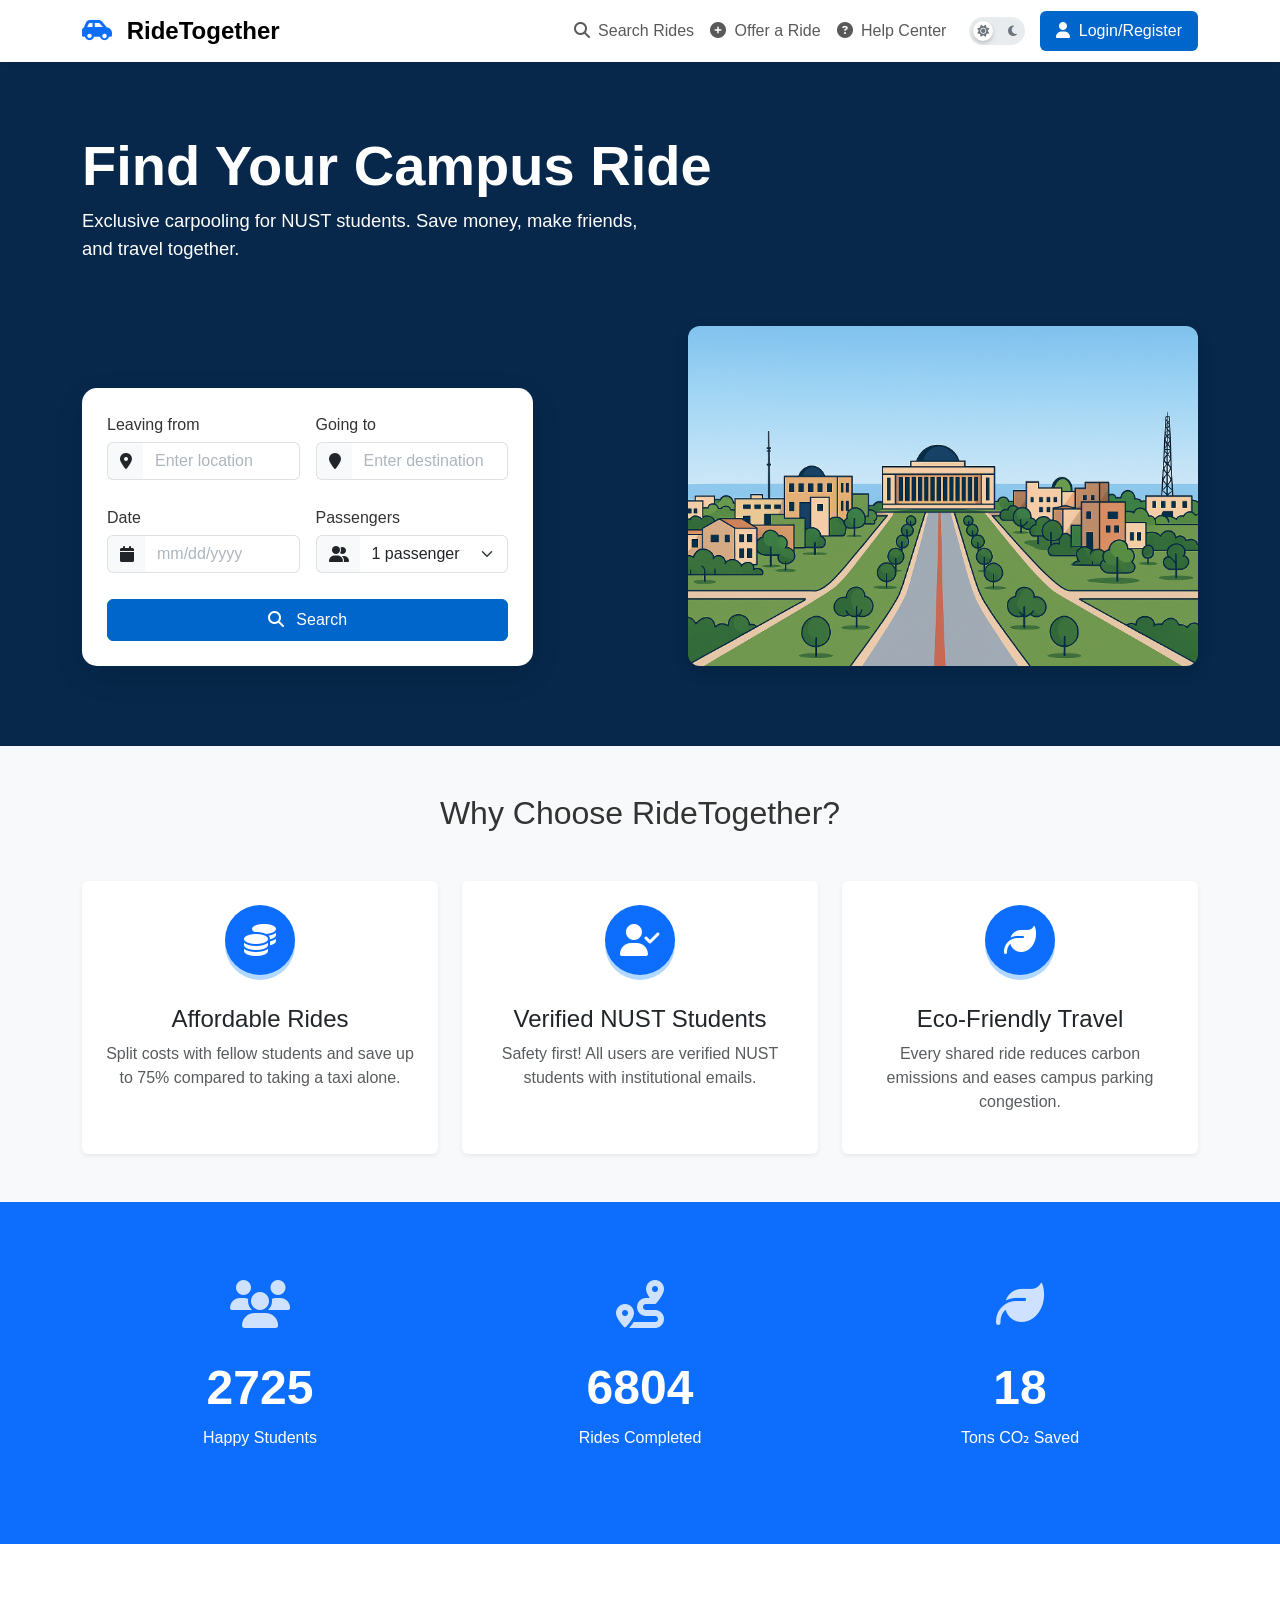
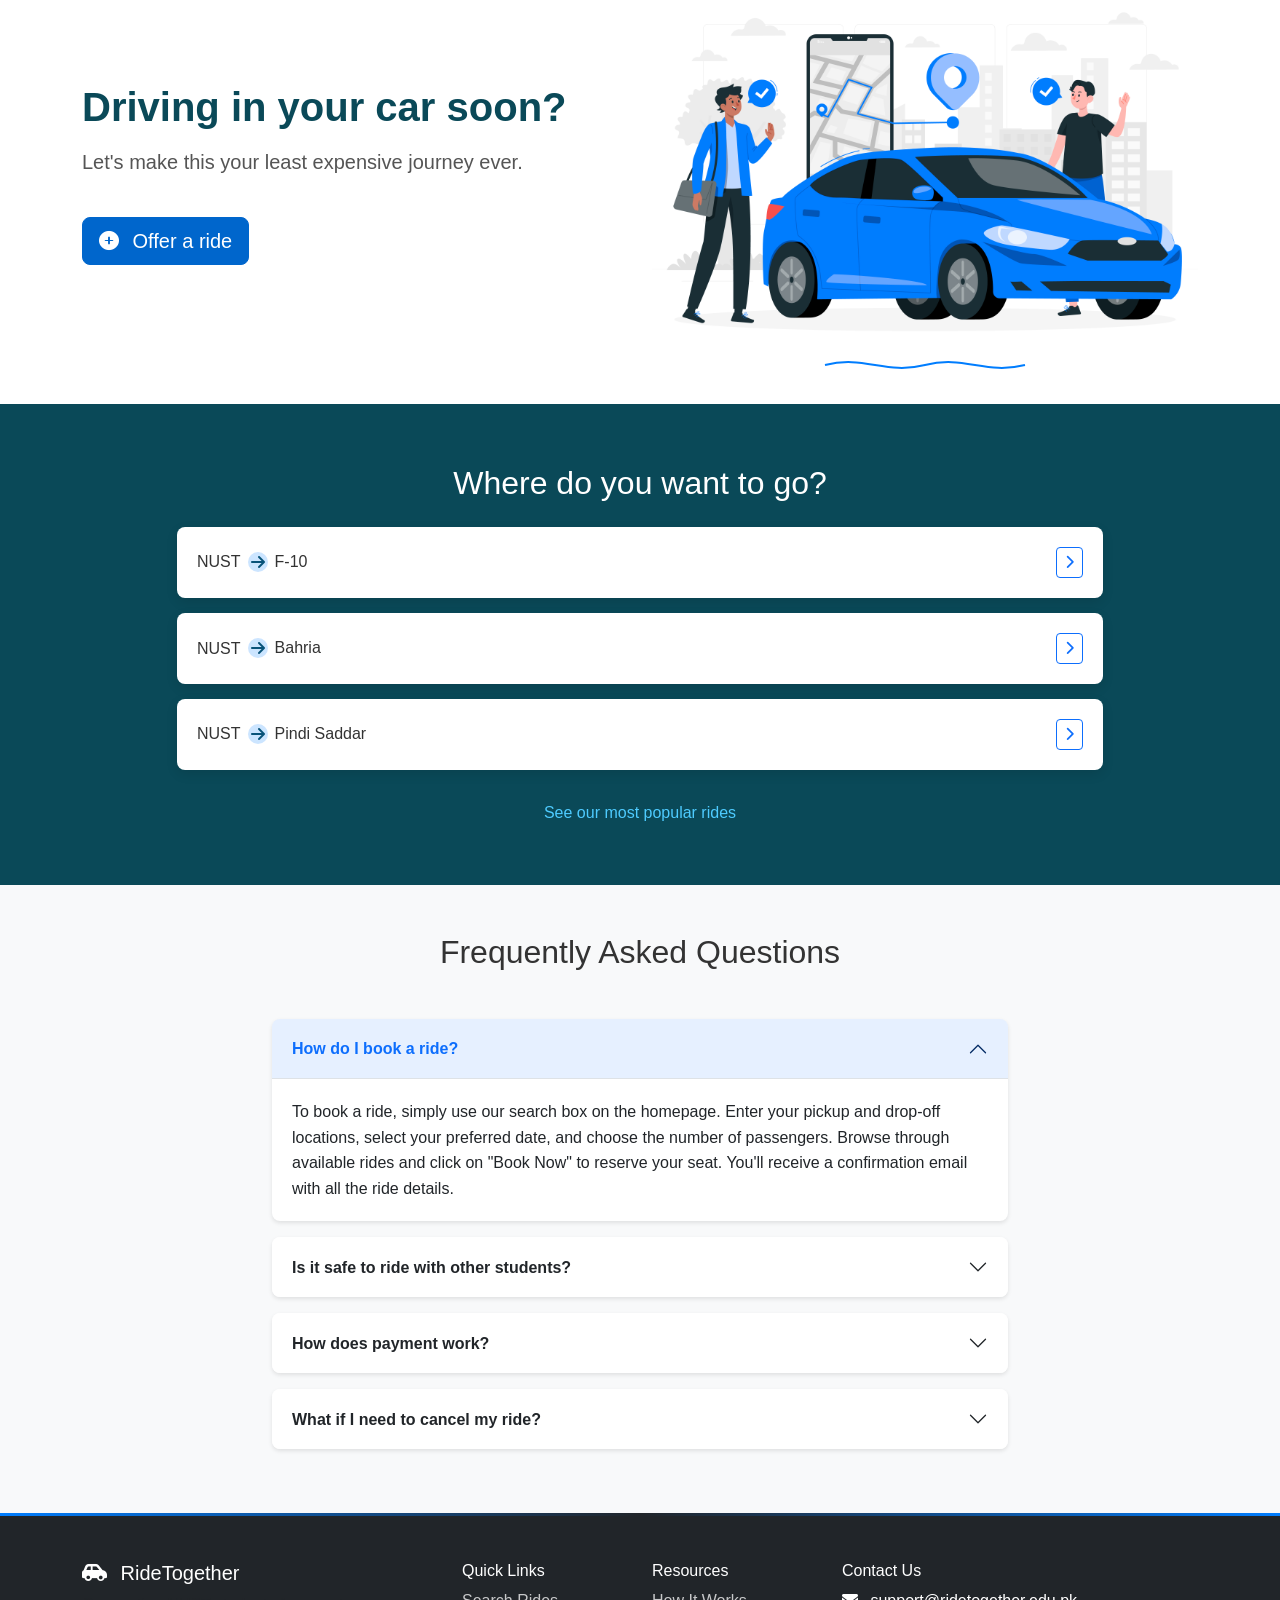
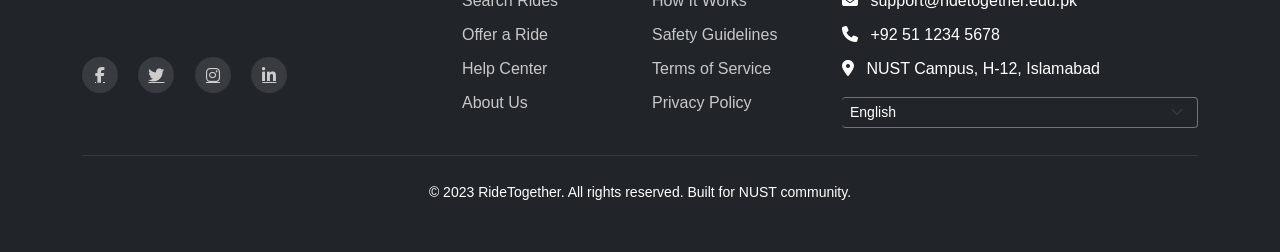
==== HTML/index.html @ 9e6446b4 "updated file structure" ====
<!DOCTYPE html>
<html lang="en">
  <head>
    <meta charset="UTF-8" />
    <meta name="viewport" content="width=device-width, initial-scale=1.0" />
    <title>RideTogether - NUST Carpooling Platform</title>
    <!-- Bootstrap CSS -->
    <link
      href="https://cdn.jsdelivr.net/npm/bootstrap@5.3.0-alpha1/dist/css/bootstrap.min.css"
      rel="stylesheet"
    />
    <!-- Font Awesome -->
    <link
      rel="stylesheet"
      href="https://cdnjs.cloudflare.com/ajax/libs/font-awesome/6.4.0/css/all.min.css"
    />
    <!-- Custom CSS -->
    <link rel="stylesheet" href="../CSS/styles.css" />
    <!-- Add AOS library and GSAP for advanced animations -->
    <link href="https://unpkg.com/aos@2.3.1/dist/aos.css" rel="stylesheet" />
    <script src="https://unpkg.com/aos@2.3.1/dist/aos.js"></script>
    <script src="https://cdnjs.cloudflare.com/ajax/libs/gsap/3.11.4/gsap.min.js"></script>
  </head>
  <body>
    <!-- Navigation Bar -->
    <nav
      class="navbar navbar-expand-lg navbar-light bg-white shadow-sm sticky-top fade-in"
    >
      <div class="container">
        <a class="navbar-brand" href="#">
          <i class="fas fa-car-side text-primary me-2"></i>
          <strong>RideTogether</strong>
        </a>
        <button
          class="navbar-toggler"
          type="button"
          data-bs-toggle="collapse"
          data-bs-target="#navbarNav"
        >
          <span class="navbar-toggler-icon"></span>
        </button>
        <div class="collapse navbar-collapse" id="navbarNav">
          <ul class="navbar-nav ms-auto align-items-center">
            <li class="nav-item">
              <a class="nav-link" href="RideSearch.html"
                ><i class="fas fa-search me-1"></i> Search Rides</a
              >
            </li>
            <li class="nav-item">
              <a class="nav-link" href="RidePosting.html"
                ><i class="fas fa-plus-circle me-1"></i> Offer a Ride</a
              >
            </li>
            <li class="nav-item">
              <a class="nav-link" href="help_center.html"
                ><i class="fas fa-question-circle me-1"></i> Help Center</a
              >
            </li>
            <li class="nav-item">
              <button id="darkModeToggle" class="btn">
                <div class="toggle-icons">
                  <i class="fas fa-sun"></i>
                  <i class="fas fa-moon"></i>
                </div>
              </button>
            </li>
            <li class="nav-item">
              <a
                class="nav-link btn btn-primary text-white px-3"
                href="login.html"
                ><i class="fas fa-user me-1"></i> Login/Register</a
              >
            </li>
          </ul>
        </div>
      </div>
    </nav>

    <!-- Updated Hero Section without scroll indicator -->
    <header class="hero-section">
      <div class="hero-parallax-bg"></div>
      <div class="container position-relative">
        <div class="row mb-4">
          <div class="col-lg-7">
            <div class="hero-content">
              <h1
                class="display-4 fw-bold text-white"
                data-aos="fade-right"
                data-aos-duration="1000"
              >
                Find Your Campus Ride
              </h1>
              <p
                class="lead text-white tagline parallax-element"
                data-speed="0.3"
                data-aos="fade-right"
                data-aos-delay="300"
              >
                Exclusive carpooling for NUST students. Save money, make
                friends, and travel together.
              </p>
            </div>
          </div>
        </div>

        <div class="row align-items-end">
          <div class="col-lg-5">
            <div class="search-box" data-aos="fade-up" data-aos-delay="600">
              <div class="row g-3">
                <div class="col-md-6">
                  <label class="form-label">Leaving from</label>
                  <div class="input-group">
                    <span class="input-group-text bg-light"
                      ><i class="fas fa-map-marker-alt"></i
                    ></span>
                    <input
                      type="text"
                      class="form-control"
                      placeholder="Enter location"
                    />
                  </div>
                </div>

                <div class="col-md-6">
                  <label class="form-label">Going to</label>
                  <div class="input-group">
                    <span class="input-group-text bg-light"
                      ><i class="fas fa-map-marker"></i
                    ></span>
                    <input
                      type="text"
                      class="form-control"
                      placeholder="Enter destination"
                    />
                  </div>
                </div>

                <div class="col-md-6">
                  <label class="form-label">Date</label>
                  <div class="input-group">
                    <span class="input-group-text bg-light"
                      ><i class="fas fa-calendar"></i
                    ></span>
                    <input
                      type="text"
                      class="form-control"
                      placeholder="mm/dd/yyyy"
                    />
                  </div>
                </div>

                <div class="col-md-6">
                  <label class="form-label">Passengers</label>
                  <div class="input-group">
                    <span class="input-group-text bg-light"
                      ><i class="fas fa-user-friends"></i
                    ></span>
                    <select class="form-select">
                      <option selected>1 passenger</option>
                      <option>2 passengers</option>
                      <option>3 passengers</option>
                      <option>4 passengers</option>
                    </select>
                  </div>
                </div>

                <div class="col-12">
                  <button class="btn btn-primary w-100 py-2" type="submit">
                    <i class="fas fa-search me-2"></i> Search
                  </button>
                </div>
              </div>
            </div>
          </div>

          <div class="col-lg-6 offset-lg-1">
            <div
              class="campus-image-container"
              data-aos="zoom-in"
              data-aos-delay="800"
            >
              <div class="floating-animation">
                <img
                  src="../images/picture1.png"
                  alt="NUST Campus"
                  class="campus-image"
                />
              </div>
            </div>
          </div>
        </div>
      </div>
    </header>

    <!-- Why Choose Us Section with Interactive Cards -->
    <section class="py-5 bg-light features-section">
      <div class="container">
        <h2 class="text-center mb-5" data-aos="fade-up">
          Why Choose RideTogether?
        </h2>

        <div class="row g-4">
          <div class="col-md-4">
            <div
              class="card h-100 border-0 shadow-sm interactive-card"
              data-aos="fade-up"
              data-aos-delay="100"
            >
              <div class="card-body text-center p-4">
                <div
                  class="feature-icon-wrapper"
                  data-aos="zoom-in"
                  data-aos-delay="300"
                >
                  <div class="feature-icon bg-primary text-white mb-3">
                    <i class="fas fa-coins fa-2x"></i>
                  </div>
                  <div class="feature-icon-ripple"></div>
                </div>
                <h4>Affordable Rides</h4>
                <p class="text-muted">
                  Split costs with fellow students and save up to 75% compared
                  to taking a taxi alone.
                </p>
              </div>
            </div>
          </div>

          <div class="col-md-4">
            <div
              class="card h-100 border-0 shadow-sm interactive-card"
              data-aos="fade-up"
              data-aos-delay="200"
            >
              <div class="card-body text-center p-4">
                <div
                  class="feature-icon-wrapper"
                  data-aos="zoom-in"
                  data-aos-delay="400"
                >
                  <div class="feature-icon bg-primary text-white mb-3">
                    <i class="fas fa-user-check fa-2x"></i>
                  </div>
                  <div class="feature-icon-ripple"></div>
                </div>
                <h4>Verified NUST Students</h4>
                <p class="text-muted">
                  Safety first! All users are verified NUST students with
                  institutional emails.
                </p>
              </div>
            </div>
          </div>

          <div class="col-md-4">
            <div
              class="card h-100 border-0 shadow-sm interactive-card"
              data-aos="fade-up"
              data-aos-delay="300"
            >
              <div class="card-body text-center p-4">
                <div
                  class="feature-icon-wrapper"
                  data-aos="zoom-in"
                  data-aos-delay="600"
                >
                  <div class="feature-icon bg-primary text-white mb-3">
                    <i class="fas fa-leaf fa-2x"></i>
                  </div>
                  <div class="feature-icon-ripple"></div>
                </div>
                <h4>Eco-Friendly Travel</h4>
                <p class="text-muted">
                  Every shared ride reduces carbon emissions and eases campus
                  parking congestion.
                </p>
              </div>
            </div>
          </div>
        </div>
      </div>
    </section>

    <!-- Added Statistics Section -->
    <section class="statistics-section py-5 bg-primary text-white">
      <div class="container">
        <div class="row text-center">
          <div class="col-md-4" data-aos="fade-up" data-aos-delay="100">
            <div class="stat-item">
              <div class="stat-icon">
                <i class="fas fa-users fa-3x mb-3"></i>
              </div>
              <h3 class="counter-value" data-count="5000">0</h3>
              <p>Happy Students</p>
            </div>
          </div>
          <div class="col-md-4" data-aos="fade-up" data-aos-delay="200">
            <div class="stat-item">
              <div class="stat-icon">
                <i class="fas fa-route fa-3x mb-3"></i>
              </div>
              <h3 class="counter-value" data-count="12500">0</h3>
              <p>Rides Completed</p>
            </div>
          </div>
          <div class="col-md-4" data-aos="fade-up" data-aos-delay="300">
            <div class="stat-item">
              <div class="stat-icon">
                <i class="fas fa-leaf fa-3x mb-3"></i>
              </div>
              <h3 class="counter-value" data-count="18">0</h3>
              <p>Tons CO₂ Saved</p>
            </div>
          </div>
        </div>
      </div>
    </section>

    <!-- Offer a Ride Section with Advanced Animation -->
    <section class="offer-ride-section py-5 bg-white">
      <div class="container">
        <div class="row align-items-center">
          <div class="col-lg-6 mb-4 mb-lg-0">
            <h2 class="driver-heading" data-aos="fade-right">
              Driving in your car soon?
            </h2>
            <p
              class="driver-subtitle"
              data-aos="fade-right"
              data-aos-delay="200"
            >
              Let's make this your least expensive journey ever.
            </p>

            <!-- Animated button with hover effect -->
            <div
              class="btn-animation-wrapper"
              data-aos="fade-up"
              data-aos-delay="400"
            >
              <a
                href="RidePosting.html"
                class="btn btn-primary btn-lg mt-3 btn-animated"
              >
                <span class="btn-text-wrapper">
                  <i class="fas fa-plus-circle me-2"></i> Offer a ride
                </span>
              </a>
            </div>
          </div>
          <div class="col-lg-6">
            <div
              class="animated-car-container"
              data-aos="fade-left"
              data-aos-delay="300"
            >
              <img
                src="../images/picture2.jpg"
                alt="People carpooling"
                class="img-fluid driver-illustration"
              />
              <div class="floating-people"></div>
              <div class="car-path">
                <svg
                  width="100%"
                  height="20"
                  viewBox="0 0 200 20"
                  class="car-path-svg"
                >
                  <path
                    class="route-path-animation"
                    d="M0,10 C40,0 60,20 100,10 C140,0 160,20 200,10"
                    fill="none"
                    stroke="#007dfe"
                    stroke-width="2"
                  ></path>
                </svg>
              </div>
            </div>
          </div>
        </div>
      </div>
    </section>

    <!-- Popular Routes Section with Animated Cards -->
    <section class="popular-routes-section">
      <div class="container">
        <h2 class="text-center mb-4" data-aos="fade-up">
          Where do you want to go?
        </h2>

        <div class="row justify-content-center">
          <div class="col-md-10">
            <div
              class="route-card route-card-animated"
              data-aos="fade-up"
              data-aos-delay="100"
            >
              <div class="route-path">
                <span>NUST</span>
                <div class="route-arrow">
                  <i class="fas fa-arrow-right arrow-icon"></i>
                  <div class="arrow-pulse"></div>
                </div>
                <span>F-10</span>
              </div>
              <a
                href="#"
                class="btn btn-sm btn-outline-primary btn-hover-effect"
              >
                <i class="fas fa-chevron-right"></i>
              </a>
            </div>

            <div
              class="route-card route-card-animated"
              data-aos="fade-up"
              data-aos-delay="200"
            >
              <div class="route-path">
                <span>NUST</span>
                <div class="route-arrow">
                  <i class="fas fa-arrow-right arrow-icon"></i>
                  <div class="arrow-pulse"></div>
                </div>
                <span>Bahria</span>
              </div>
              <a
                href="#"
                class="btn btn-sm btn-outline-primary btn-hover-effect"
              >
                <i class="fas fa-chevron-right"></i>
              </a>
            </div>

            <div
              class="route-card route-card-animated"
              data-aos="fade-up"
              data-aos-delay="300"
            >
              <div class="route-path">
                <span>NUST</span>
                <div class="route-arrow">
                  <i class="fas fa-arrow-right arrow-icon"></i>
                  <div class="arrow-pulse"></div>
                </div>
                <span>Pindi Saddar</span>
              </div>
              <a
                href="#"
                class="btn btn-sm btn-outline-primary btn-hover-effect"
              >
                <i class="fas fa-chevron-right"></i>
              </a>
            </div>

            <div
              class="text-center mt-3"
              data-aos="fade-up"
              data-aos-delay="400"
            >
              <a href="#" class="see-more-link link-hover-effect"
                >See our most popular rides</a
              >
            </div>
          </div>
        </div>
      </div>
    </section>

    <!-- FAQ Section -->
    <section class="faq-section py-5 bg-light">
      <div class="container">
        <h2 class="text-center mb-5" data-aos="fade-up">
          Frequently Asked Questions
        </h2>
        <div class="row justify-content-center">
          <div class="col-lg-8">
            <div class="accordion" id="faqAccordion">
              <!-- FAQ Item 1 -->
              <div class="accordion-item">
                <h2 class="accordion-header" id="headingOne">
                  <button
                    class="accordion-button"
                    type="button"
                    data-bs-toggle="collapse"
                    data-bs-target="#collapseOne"
                    aria-expanded="true"
                    aria-controls="collapseOne"
                  >
                    How do I book a ride?
                  </button>
                </h2>
                <div
                  id="collapseOne"
                  class="accordion-collapse collapse show"
                  aria-labelledby="headingOne"
                  data-bs-parent="#faqAccordion"
                >
                  <div class="accordion-body">
                    To book a ride, simply use our search box on the homepage.
                    Enter your pickup and drop-off locations, select your
                    preferred date, and choose the number of passengers. Browse
                    through available rides and click on "Book Now" to reserve
                    your seat. You'll receive a confirmation email with all the
                    ride details.
                  </div>
                </div>
              </div>

              <!-- FAQ Item 2 -->
              <div class="accordion-item">
                <h2 class="accordion-header" id="headingTwo">
                  <button
                    class="accordion-button collapsed"
                    type="button"
                    data-bs-toggle="collapse"
                    data-bs-target="#collapseTwo"
                    aria-expanded="false"
                    aria-controls="collapseTwo"
                  >
                    Is it safe to ride with other students?
                  </button>
                </h2>
                <div
                  id="collapseTwo"
                  class="accordion-collapse collapse"
                  aria-labelledby="headingTwo"
                  data-bs-parent="#faqAccordion"
                >
                  <div class="accordion-body">
                    Yes, safety is our top priority! All users must verify their
                    NUST email addresses to create an account. We also have a
                    rating system where both drivers and passengers can rate
                    each other after each ride. Additionally, you can view
                    driver profiles, including their ratings and previous ride
                    history before booking.
                  </div>
                </div>
              </div>

              <!-- FAQ Item 3 -->
              <div class="accordion-item">
                <h2 class="accordion-header" id="headingThree">
                  <button
                    class="accordion-button collapsed"
                    type="button"
                    data-bs-toggle="collapse"
                    data-bs-target="#collapseThree"
                    aria-expanded="false"
                    aria-controls="collapseThree"
                  >
                    How does payment work?
                  </button>
                </h2>
                <div
                  id="collapseThree"
                  class="accordion-collapse collapse"
                  aria-labelledby="headingThree"
                  data-bs-parent="#faqAccordion"
                >
                  <div class="accordion-body">
                    Payments are handled securely through our platform. When you
                    book a ride, you'll see the exact fare before confirming.
                    You can pay using various methods including credit/debit
                    cards or digital wallets. The payment is held securely and
                    released to the driver after the ride is completed.
                  </div>
                </div>
              </div>

              <!-- FAQ Item 4 -->
              <div class="accordion-item">
                <h2 class="accordion-header" id="headingFour">
                  <button
                    class="accordion-button collapsed"
                    type="button"
                    data-bs-toggle="collapse"
                    data-bs-target="#collapseFour"
                    aria-expanded="false"
                    aria-controls="collapseFour"
                  >
                    What if I need to cancel my ride?
                  </button>
                </h2>
                <div
                  id="collapseFour"
                  class="accordion-collapse collapse"
                  aria-labelledby="headingFour"
                  data-bs-parent="#faqAccordion"
                >
                  <div class="accordion-body">
                    You can cancel your ride up to 2 hours before the scheduled
                    departure time through the app or website. If you cancel
                    within the allowed timeframe, you'll receive a full refund.
                    Late cancellations may be subject to a cancellation fee as
                    per our policy.
                  </div>
                </div>
              </div>
            </div>
          </div>
        </div>
      </div>
    </section>

    <!-- Animated Footer -->
    <footer class="py-5 bg-dark text-white footer-animated">
      <div class="container">
        <div class="row g-4">
          <div class="col-lg-4">
            <h5><i class="fas fa-car-side me-2"></i> RideTogether</h5>
            <p class="text-muted">
              Connecting NUST students for smarter, affordable, and eco-friendly
              commuting.
            </p>
            <div class="social-links mt-3">
              <a href="#" class="text-white me-3"
                ><i class="fab fa-facebook-f"></i
              ></a>
              <a href="#" class="text-white me-3"
                ><i class="fab fa-twitter"></i
              ></a>
              <a href="#" class="text-white me-3"
                ><i class="fab fa-instagram"></i
              ></a>
              <a href="#" class="text-white"
                ><i class="fab fa-linkedin-in"></i
              ></a>
            </div>
          </div>

          <div class="col-lg-2 col-md-4 col-6">
            <h6>Quick Links</h6>
            <ul class="list-unstyled footer-links">
              <li><a href="index.html" class="text-white">Search Rides</a></li>
              <li><a href="#" class="text-white">Offer a Ride</a></li>
              <li>
                <a href="help_center.html" class="text-white">Help Center</a>
              </li>
              <li><a href="#" class="text-white">About Us</a></li>
            </ul>
          </div>

          <div class="col-lg-2 col-md-4 col-6">
            <h6>Resources</h6>
            <ul class="list-unstyled footer-links">
              <li><a href="#" class="text-white">How It Works</a></li>
              <li><a href="#" class="text-white">Safety Guidelines</a></li>
              <li><a href="#" class="text-white">Terms of Service</a></li>
              <li><a href="#" class="text-white">Privacy Policy</a></li>
            </ul>
          </div>

          <div class="col-lg-4 col-md-4">
            <h6>Contact Us</h6>
            <ul class="list-unstyled footer-links">
              <li class="text-white">
                <i class="fas fa-envelope me-2"></i> support@ridetogether.edu.pk
              </li>
              <li class="text-white">
                <i class="fas fa-phone me-2"></i> +92 51 1234 5678
              </li>
              <li class="text-white">
                <i class="fas fa-map-marker-alt me-2"></i> NUST Campus, H-12,
                Islamabad
              </li>
            </ul>
            <div class="mt-3">
              <select
                class="form-select form-select-sm bg-dark text-white border-secondary"
              >
                <option selected>English</option>
                <option>Urdu</option>
              </select>
            </div>
          </div>
        </div>

        <hr class="my-4 border-secondary" />

        <div class="text-center text-white">
          <small
            >&copy; 2023 RideTogether. All rights reserved. Built for NUST
            community.</small
          >
        </div>
      </div>
    </footer>

    <!-- Scroll to Top Button -->
    <div id="scrollTopBtn"></div>

    <!-- Bootstrap JS -->
    <script src="https://cdn.jsdelivr.net/npm/bootstrap@5.3.0-alpha1/dist/js/bootstrap.bundle.min.js"></script>
    <!-- Custom JS -->
    <script src="../scripts/script.js"></script>
    <!-- Scroll to Top Component -->
    <script src="../scripts/scrollToTop.js"></script>
  </body>
</html>
---- CSS/styles.css ----
/* General Styles */
:root {
    --primary: #0066CC;
    --primary-dark: #004C99;
    --primary-light: #4d84ff;
    --secondary: #6c757d;
    --light: #f8f9fa;
    --dark: #212529;
    --text-primary: #333333;
    --text-secondary: #666666;
    --text-muted: #888888;
    --border-color: #e0e0e0;
    --background-main: #ffffff;
    --background-secondary: #f8f9fa;
    --card-bg: #ffffff;
    --input-bg: #ffffff;
    --input-border: #e0e0e0;
    --input-color: #333333;
    --primary-hover: #4ecbff;
}

body {
    font-family: 'Segoe UI', Roboto, 'Helvetica Neue', Arial, sans-serif;
    color: var(--text-primary);
    background-color: var(--background-main);
}

/* Navbar */
.navbar-brand {
    font-size: 1.5rem;
}

.nav-link {
    font-weight: 500;
}

/* Updated Hero Section */
.hero-section {
    background-color: #07284b;
    padding: 70px 0 80px;
    position: relative;
    overflow: hidden;
}

.hero-content {
    margin-bottom: 40px;
}

.tagline {
    font-size: 1.15rem;
    max-width: 90%;
}

.search-box {
    background-color: white;
    border-radius: 12px;
    padding: 25px;
    box-shadow: 0 5px 15px rgba(0, 0, 0, 0.1);
}

/* Align items at the bottom */
.align-items-end {
    display: flex;
    align-items: flex-end;
}

.campus-image-container {
    display: flex;
    justify-content: flex-end;
}

.campus-image {
    width: 100%;
    border-radius: 12px;
    box-shadow: 0 5px 15px rgba(0, 0, 0, 0.15);
    max-height: 340px;
    object-fit: cover;
    animation: fadeIn 0.8s ease-in-out;
}

@keyframes fadeIn {
    from {
        opacity: 0;
        transform: translateY(20px);
    }
    to {
        opacity: 1;
        transform: translateY(0);
    }
}

/* Form styling to match reference */
.form-label {
    font-weight: 500;
    margin-bottom: 5px;
}

.input-group {
    margin-bottom: 10px;
}

.input-group-text {
    background-color: #f8f9fa;
    border-right: none;
}

.form-control, .form-select {
    border-left: none;
}

.form-control::placeholder {
    color: #adb5bd;
}

/* Responsive adjustments */
@media (max-width: 991px) {
    .align-items-end {
        flex-direction: column;
    }
    
    .campus-image-container {
        margin-top: 30px;
        justify-content: center;
    }
    
    .hero-content {
        text-align: center;
    }
    
    .tagline {
        max-width: 100%;
        margin: 0 auto;
    }
}

/* Feature Icons */
.feature-icon {
    width: 70px;
    height: 70px;
    border-radius: 50%;
    display: flex;
    align-items: center;
    justify-content: center;
    margin: 0 auto;
}

/* Styles for the new Offer a Ride section */
.offer-ride-section {
    padding: 70px 0;
    background-color: #fff;
}

.driver-heading {
    color: #0a4958;
    font-size: 2.5rem;
    font-weight: 700;
    margin-bottom: 1rem;
}

.driver-subtitle {
    color: #555;
    font-size: 1.25rem;
    margin-bottom: 1.5rem;
}

.driver-illustration {
    max-width: 100%;
    border-radius: 10px;
}

/* Updated styles for Popular Routes section */
.popular-routes-section {
    background-color: #0a4958;
    color: white;
    padding: 60px 0;
}

.route-card {
    background-color: white;
    border-radius: 8px;
    padding: 20px;
    box-shadow: 0 4px 12px rgba(0, 0, 0, 0.1);
    display: flex;
    align-items: center;
    justify-content: space-between;
    margin-bottom: 15px;
    transition: transform 0.3s ease;
}

.route-card:hover {
    transform: translateY(-3px);
    box-shadow: 0 6px 16px rgba(0, 0, 0, 0.15);
}

.route-path {
    display: flex;
    align-items: center;
    color: #333;
    font-weight: 500;
}

.arrow-icon {
    color: #0a4958;
    margin: 0 10px;
}

.see-more-link {
    color: #4ecbff;
    text-decoration: none;
    display: inline-block;
    margin-top: 15px;
    font-weight: 500;
}

.see-more-link:hover {
    color: white;
    text-decoration: underline;
}

/* Remove previous styling for route cards that conflicts */
.bg-dark-subtle {
    background-color: transparent;
}

/* Footer */
.footer-links li {
    margin-bottom: 10px;
}

.footer-links a {
    text-decoration: none;
    transition: color 0.2s ease;
    color: rgba(255, 255, 255, 0.75) !important;
}

.footer-links a:hover {
    color: var(--primary-hover) !important;
}

.social-links a {
    display: inline-flex;
    align-items: center;
    justify-content: center;
    width: 36px;
    height: 36px;
    border-radius: 50%;
    background-color: rgba(255, 255, 255, 0.1);
    transition: all 0.3s ease;
    color: rgba(255, 255, 255, 0.75) !important;
}

.social-links a:hover {
    background-color: var(--primary);
    transform: translateY(-3px);
    color: white !important;
}

/* Dark theme for Popular Routes */
.bg-dark-subtle {
    background-color: #2c3e50;
}

/* Custom button styling */
.btn-primary {
    background-color: var(--primary);
    border-color: var(--primary);
}

.btn-primary:hover, .btn-primary:focus {
    background-color: var(--primary-dark);
    border-color: var(--primary-dark);
}

/* Card hover effects */
.card {
    transition: transform 0.3s ease, box-shadow 0.3s ease;
}

.card:hover {
    transform: translateY(-5px);
    box-shadow: 0 10px 20px rgba(0, 0, 0, 0.1) !important;
}

/* Updated styles for Offer a Ride section */
.ride-card {
    background-color: white;
    border-radius: 8px;
    padding: 20px;
    box-shadow: 0 4px 12px rgba(0, 0, 0, 0.1);
    display: flex;
    align-items: center;
    justify-content: space-between;
    margin-bottom: 15px;
    transition: transform 0.3s ease;
}

.ride-card:hover {
    transform: translateY(-3px);
    box-shadow: 0 6px 16px rgba(0, 0, 0, 0.15);
}

.ride-route {
    display: flex;
    align-items: center;
    color: #333;
    font-weight: 500;
}

.arrow-icon {
    color: #0a4958;
    margin: 0 10px;
}

.see-more-link {
    color: #4ecbff;
    text-decoration: none;
    display: inline-block;
    margin-top: 15px;
    font-weight: 500;
}

.see-more-link:hover {
    color: white;
    text-decoration: underline;
}

/* Animation utilities */
.fade-in {
    opacity: 0;
    animation: fadeIn 1s forwards;
}

.fade-in-up {
    opacity: 0;
    transform: translateY(30px);
    animation: fadeInUp 1s forwards;
}

.fade-in-right {
    opacity: 0;
    transform: translateX(-30px);
    animation: fadeInRight 1s forwards;
}

.fade-in-left {
    opacity: 0;
    transform: translateX(30px);
    animation: fadeInLeft 1s forwards;
}

.zoom-in {
    opacity: 0;
    transform: scale(0.9);
    animation: zoomIn 1s forwards;
}

/* Animation delay classes */
.delay-100 { animation-delay: 0.1s; }
.delay-200 { animation-delay: 0.2s; }
.delay-300 { animation-delay: 0.3s; }
.delay-400 { animation-delay: 0.4s; }
.delay-500 { animation-delay: 0.5s; }
.delay-600 { animation-delay: 0.6s; }
.delay-700 { animation-delay: 0.7s; }
.delay-800 { animation-delay: 0.8s; }

/* Animation keyframes */
@keyframes fadeIn {
    from { opacity: 0; }
    to { opacity: 1; }
}

@keyframes fadeInUp {
    from {
        opacity: 0;
        transform: translateY(30px);
    }
    to {
        opacity: 1;
        transform: translateY(0);
    }
}

@keyframes fadeInRight {
    from {
        opacity: 0;
        transform: translateX(-30px);
    }
    to {
        opacity: 1;
        transform: translateX(0);
    }
}

@keyframes fadeInLeft {
    from {
        opacity: 0;
        transform: translateX(30px);
    }
    to {
        opacity: 1;
        transform: translateX(0);
    }
}

@keyframes zoomIn {
    from {
        opacity: 0;
        transform: scale(0.9);
    }
    to {
        opacity: 1;
        transform: scale(1);
    }
}

/* Add animation trigger on scroll */
.animate-on-scroll {
    opacity: 0;
}

/* Section-specific animations */
.hero-section h1 {
    animation: fadeInRight 1s forwards;
}

.hero-section .tagline {
    animation: fadeInRight 1s 0.3s forwards;
    opacity: 0;
}

.hero-section .search-box {
    animation: fadeIn 1s 0.5s forwards;
    opacity: 0;
}

.hero-section .campus-image {
    animation: fadeInLeft 1s 0.5s forwards;
    opacity: 0;
}

.feature-icon {
    animation: zoomIn 0.6s forwards;
    opacity: 0;
}

.offer-ride-section .driver-heading {
    animation: fadeInRight 1s forwards;
    opacity: 0;
}

.offer-ride-section .driver-subtitle {
    animation: fadeInRight 1s 0.2s forwards;
    opacity: 0;
}

.offer-ride-section .btn-primary {
    animation: fadeInRight 1s 0.4s forwards;
    opacity: 0;
}

.offer-ride-section .driver-illustration {
    animation: fadeInLeft 1s 0.3s forwards;
    opacity: 0;
}

.route-card {
    transition: transform 0.3s ease, box-shadow 0.3s ease;
}

.route-card:hover {
    transform: translateY(-5px);
    box-shadow: 0 15px 30px rgba(0, 0, 0, 0.15);
}

.card {
    transition: transform 0.3s ease, box-shadow 0.3s ease;
}

.card:hover {
    transform: translateY(-5px);
    box-shadow: 0 10px 25px rgba(0, 0, 0, 0.1);
}

/* Advanced Animation Styles */

/* Hero Parallax Effect */
.hero-section {
    position: relative;
    overflow: hidden;
}

.hero-parallax-bg {
    position: absolute;
    top: 0;
    left: 0;
    width: 100%;
    height: 100%;
    background: linear-gradient(45deg, rgba(5, 30, 60, 0.9), rgba(7, 40, 100, 0.8));
    z-index: -1;
}

.parallax-element {
    will-change: transform;
    transition: transform 0.1s linear;
}

/* Floating Animation */
.floating-animation {
    animation: float 6s ease-in-out infinite;
}

@keyframes float {
    0% { transform: translateY(0px); }
    50% { transform: translateY(-15px); }
    100% { transform: translateY(0px); }
}

/* Interactive Feature Cards */
.interactive-card {
    transition: transform 0.5s cubic-bezier(0.175, 0.885, 0.32, 1.275);
    will-change: transform;
    transform-style: preserve-3d;
    background: white;
}

.feature-icon-wrapper {
    position: relative;
    margin: 0 auto 20px;
    width: 80px;
    height: 80px;
}

.feature-icon {
    position: relative;
    z-index: 2;
    width: 70px;
    height: 70px;
    border-radius: 50%;
    display: flex;
    align-items: center;
    justify-content: center;
    margin: 0 auto;
    background-color: #007dfe;
}

.feature-icon-ripple {
    position: absolute;
    top: 50%;
    left: 50%;
    transform: translate(-50%, -50%);
    width: 70px;
    height: 70px;
    border-radius: 50%;
    background: rgba(0, 125, 254, 0.3);
    z-index: 1;
    animation: ripple 2s infinite;
}

@keyframes ripple {
    0% { width: 70px; height: 70px; opacity: 0.3; }
    100% { width: 120px; height: 120px; opacity: 0; }
}

/* Statistics Counter */
.stat-item {
    padding: 30px 15px;
    transition: transform 0.3s ease;
}

.stat-item:hover {
    transform: translateY(-10px);
}

.stat-icon {
    margin-bottom: 15px;
    opacity: 0.8;
}

.counter-value {
    font-size: 3rem;
    font-weight: 700;
    margin-bottom: 10px;
}

/* Animated Button */
.btn-animated {
    position: relative;
    overflow: hidden;
    transition: all 0.3s ease;
}

.btn-animated:before {
    content: '';
    position: absolute;
    top: 0;
    left: -100%;
    width: 100%;
    height: 100%;
    background: linear-gradient(90deg, transparent, rgba(255,255,255,0.2), transparent);
    transition: all 0.6s ease;
}

.btn-animated:hover:before {
    left: 100%;
}

.btn-text-wrapper {
    position: relative;
    z-index: 1;
}

/* Car Path Animation */
.animated-car-container {
    position: relative;
}

.car-path {
    position: absolute;
    bottom: -20px;
    left: 0;
    width: 100%;
}

.route-path-animation {
    stroke-dasharray: 1000;
    stroke-dashoffset: 1000;
}

/* Route Cards with Animation */
.route-card-animated {
    transition: all 0.3s ease;
    position: relative;
    overflow: hidden;
}

.route-card-animated:before {
    content: '';
    position: absolute;
    top: 0;
    left: 0;
    width: 100%;
    height: 4px;
    background: linear-gradient(90deg, #007dfe, #00c6ff);
    transform: translateX(-100%);
    transition: transform 0.5s ease;
}

.route-card-animated:hover:before {
    transform: translateX(0);
}

.route-arrow {
    position: relative;
    display: inline-flex;
    align-items: center;
    justify-content: center;
}

.arrow-pulse {
    position: absolute;
    width: 20px;
    height: 20px;
    border-radius: 50%;
    background: rgba(0, 125, 254, 0.2);
    animation: pulse 2s infinite;
}

@keyframes pulse {
    0% { transform: scale(1); opacity: 0.5; }
    70% { transform: scale(1.5); opacity: 0; }
    100% { transform: scale(1); opacity: 0; }
}

.btn-hover-effect {
    transition: all 0.3s ease;
    overflow: hidden;
}

.btn-hover-effect:hover {
    background-color: #007dfe;
    color: white;
    box-shadow: 0 5px 15px rgba(0, 125, 254, 0.3);
}

.link-hover-effect {
    position: relative;
    display: inline-block;
}

.link-hover-effect:after {
    content: '';
    position: absolute;
    width: 100%;
    height: 2px;
    bottom: -3px;
    left: 0;
    background-color: #4ecbff;
    transform: scaleX(0);
    transform-origin: bottom right;
    transition: transform 0.3s ease;
}

.link-hover-effect:hover:after {
    transform: scaleX(1);
    transform-origin: bottom left;
}

/* Flip Cards */
.flip-card {
    perspective: 1000px;
    height: 100%;
    min-height: 250px;
    margin-bottom: 30px;
}

.flip-card-inner {
    position: relative;
    width: 100%;
    height: 100%;
    transition: transform 0.8s;
    transform-style: preserve-3d;
}

.flip-card:hover .flip-card-inner {
    transform: rotateY(180deg);
}

.flip-card-front, .flip-card-back {
    position: absolute;
    width: 100%;
    height: 100%;
    -webkit-backface-visibility: hidden;
    backface-visibility: hidden;
    border-radius: 12px;
    overflow: hidden;
}

.flip-card-front {
    background-color: white;
}

.flip-card-back {
    background-color: white;
    transform: rotateY(180deg);
    height: 280px;
}

.flip-card:hover {
    height: 280px;
    transition: height 0.8s;
}

.flip-card .card-title {
    font-size: 1.1rem;
    font-weight: 600;
    margin-bottom: 10px;
}

/* Pulse Animation */
.pulse-animation {
    animation: pulse-btn 2s infinite;
}

@keyframes pulse-btn {
    0% { box-shadow: 0 0 0 0 rgba(0, 125, 254, 0.7); }
    70% { box-shadow: 0 0 0 15px rgba(0, 125, 254, 0); }
    100% { box-shadow: 0 0 0 0 rgba(0, 125, 254, 0); }
}

/* Footer Animation */
.footer-animated {
    position: relative;
    overflow: hidden;
}

.footer-animated:before {
    content: '';
    position: absolute;
    top: 0;
    left: 0;
    width: 100%;
    height: 3px;
    background: linear-gradient(90deg, #007dfe, transparent, #007dfe);
    animation: shimmer 3s infinite linear;
}

@keyframes shimmer {
    0% { transform: translateX(-100%); }
    100% { transform: translateX(100%); }
}

/* Search Rides Page Specific Styles */

/* Route path styling */
.route-path {
    position: relative;
}

.route-line {
    height: 30px;
    width: 2px;
    background-color: #ddd;
    margin: 5px auto;
}

/* Card hover effect for ride listings */
.ride-card-animated {
    transition: all 0.3s cubic-bezier(0.165, 0.84, 0.44, 1);
    position: relative;
}

.ride-card-animated:hover {
    transform: translateY(-5px);
    box-shadow: 0 15px 30px rgba(0, 0, 0, 0.1);
}

.ride-card-animated:before {
    content: '';
    position: absolute;
    top: 0;
    left: 0;
    width: 100%;
    height: 4px;
    background: linear-gradient(90deg, var(--primary), #4ecbff);
    transform: scaleX(0);
    transform-origin: left;
    transition: transform 0.4s ease;
}

.ride-card-animated:hover:before {
    transform: scaleX(1);
}

/* Search box enhancements */
.search-box {
    box-shadow: 0 10px 30px rgba(0, 0, 0, 0.1);
    border-radius: 15px;
    transition: box-shadow 0.3s ease;
}

.search-box:hover {
    box-shadow: 0 15px 40px rgba(0, 0, 0, 0.15);
}

/* Input focus states */
.form-control:focus, .form-select:focus {
    border-color: var(--primary);
    box-shadow: 0 0 0 0.25rem rgba(0, 102, 204, 0.25);
}

/* Button animations */
.btn-primary {
    position: relative;
    overflow: hidden;
    transition: all 0.3s ease;
}

.btn-primary:after {
    content: '';
    position: absolute;
    top: 0;
    left: -100%;
    width: 100%;
    height: 100%;
    background: linear-gradient(90deg, transparent, rgba(255,255,255,0.2), transparent);
    transition: all 0.5s ease;
}

.btn-primary:hover:after {
    left: 100%;
}

/* Filter button pulse animation */
@keyframes pulse-btn {
    0% { box-shadow: 0 0 0 0 rgba(0, 102, 204, 0.7); }
    70% { box-shadow: 0 0 0 10px rgba(0, 102, 204, 0); }
    100% { box-shadow: 0 0 0 0 rgba(0, 102, 204, 0); }
}

.pulse-animation {
    animation: pulse-btn 2s infinite;
}

/* Rating stars styling */
.fa-star, .fa-star-half-alt {
    color: #ffc107;
}

/* Badge styling */
.badge {
    font-weight: 500;
    padding: 0.4em 0.6em;
}

/* Responsive card styling for mobile */
@media (max-width: 767.98px) {
    .ride-card-animated .card-body {
        padding: 1rem;
    }
    
    .ride-card-animated .col-md-4 {
        border-top: 1px solid #eee;
        margin-top: 1rem;
        padding-top: 1rem;
    }
    
    .ride-card-animated .text-md-end {
        text-align: left !important;
    }
}

/* Enhancing the no results section */
#no-results {
    background-color: #f8f9fa;
    border-radius: 10px;
    padding: 3rem 1rem;
    box-shadow: inset 0 0 10px rgba(0, 0, 0, 0.05);
}

#no-results i {
    opacity: 0.3;
    margin-bottom: 1rem;
}

/* Additional animations */
.fade-in-up {
    animation: fadeInUp 0.6s forwards;
}

@keyframes fadeInUp {
    from {
        opacity: 0;
        transform: translateY(20px);
    }
    to {
        opacity: 1;
        transform: translateY(0);
    }
}

/* Enhance filter dropdown */
.dropdown-menu {
    border: none;
    box-shadow: 0 5px 15px rgba(0, 0, 0, 0.1);
    border-radius: 8px;
}

.dropdown-item {
    padding: 0.5rem 1rem;
    transition: all 0.2s ease;
}

.dropdown-item:hover {
    background-color: #f0f7ff;
    padding-left: 1.2rem;
}

/* Add vehicle icons with background */
.vehicle-icon {
    display: inline-flex;
    align-items: center;
    justify-content: center;
    width: 28px;
    height: 28px;
    border-radius: 50%;
    background-color: rgba(0, 102, 204, 0.1);
    margin-right: 0.5rem;
    color: var(--primary);
}

/* Styling preference icons */
.preference-item {
    display: inline-flex;
    align-items: center;
    padding: 0.25rem 0.5rem;
    background-color: #f8f9fa;
    border-radius: 4px;
    margin-right: 0.5rem;
    margin-bottom: 0.5rem;
    font-size: 0.875rem;
}
/* Contact Form Styles */
.contact-form-section {
    background-color: var(--light);
}

#contactForm .form-control,
#contactForm .form-select {
    border: 1px solid #dee2e6;
    padding: 0.75rem 1rem;
    font-size: 0.95rem;
    transition: all 0.2s ease;
}

#contactForm .form-control:focus,
#contactForm .form-select:focus {
    border-color: var(--primary);
    box-shadow: 0 0 0 0.2rem rgba(0, 102, 204, 0.15);
}

#contactForm .form-label {
    font-weight: 500;
    color: var(--dark);
    margin-bottom: 0.5rem;
}

#contactForm textarea.form-control {
    resize: vertical;
    min-height: 120px;
}

#contactForm .btn-primary {
    padding: 0.75rem 2rem;
    font-weight: 500;
    text-transform: uppercase;
    letter-spacing: 0.5px;
}

#contactForm .btn-primary:hover {
    background-color: var(--primary-dark);
    transform: translateY(-2px);
    box-shadow: 0 4px 12px rgba(0, 102, 204, 0.15);
}

/* Dark Mode Styles */
[data-theme="dark"] {
    --primary: #4d84ff;
    --primary-dark: #3366cc;
    --primary-light: #66a3ff;
    --secondary: #6c757d;
    --light: #1a1a1a;
    --dark: #ffffff;
    --text-primary: #ffffff;
    --text-secondary: #cccccc;
    --text-muted: #888888;
    --border-color: #2d2d2d;
    --background-main: #121212;
    --background-secondary: #1a1a1a;
    --card-bg: #1e1e1e;
    --input-bg: #1a1a1a;
    --input-border: #2d2d2d;
    --input-color: #ffffff;
    --primary-hover: #66a3ff;
}

[data-theme="dark"] .navbar {
    background-color: #121212 !important;
    border-bottom: 1px solid var(--border-color);
}

[data-theme="dark"] .nav-link {
    color: var(--text-primary) !important;
}

[data-theme="dark"] .nav-link:hover {
    color: var(--primary) !important;
}

[data-theme="dark"] .card {
    background-color: var(--card-bg);
    border-color: var(--border-color);
    color: var(--text-primary);
}

[data-theme="dark"] .form-control,
[data-theme="dark"] .form-select,
[data-theme="dark"] .input-group-text {
    background-color: var(--input-bg);
    border-color: var(--input-border);
    color: var(--input-color);
}

[data-theme="dark"] .form-control::placeholder {
    color: var(--text-muted);
}

[data-theme="dark"] .form-control:focus,
[data-theme="dark"] .form-select:focus {
    background-color: var(--input-bg);
    border-color: var(--primary);
    color: var(--input-color);
}

[data-theme="dark"] .input-group-text {
    background-color: var(--background-secondary);
    color: var(--text-primary);
    border-color: var(--input-border);
}

[data-theme="dark"] .text-muted {
    color: var(--text-muted) !important;
}

[data-theme="dark"] h1, 
[data-theme="dark"] h2, 
[data-theme="dark"] h3, 
[data-theme="dark"] h4, 
[data-theme="dark"] h5, 
[data-theme="dark"] h6,
[data-theme="dark"] p {
    color: var(--text-primary);
}

[data-theme="dark"] .text-dark {
    color: var(--text-primary) !important;
}

[data-theme="dark"] .bg-light {
    background-color: var(--background-secondary) !important;
}

[data-theme="dark"] .bg-white {
    background-color: var(--background-main) !important;
    color: var(--text-primary);
}

[data-theme="dark"] .hero-section {
    background-color: #07284b;
}

[data-theme="dark"] .search-box {
    background-color: var(--card-bg);
    color: var(--text-primary);
}

[data-theme="dark"] .footer {
    background-color: var(--background-main);
    border-top: 1px solid var(--border-color);
}

[data-theme="dark"] .footer-links a {
    color: var(--text-secondary) !important;
}

[data-theme="dark"] .footer-links a:hover {
    color: var(--primary) !important;
}

[data-theme="dark"] .route-card {
    background-color: var(--card-bg);
    color: var(--text-primary);
}

[data-theme="dark"] .route-path {
    color: var(--text-primary);
}

[data-theme="dark"] .preference-item {
    background-color: var(--background-secondary);
    color: var(--text-primary);
}

[data-theme="dark"] .accordion-item {
    background-color: var(--card-bg);
    border-color: var(--border-color);
}

[data-theme="dark"] .accordion-button {
    background-color: var(--card-bg);
    color: var(--text-primary);
}

[data-theme="dark"] .accordion-button:not(.collapsed) {
    background-color: var(--background-secondary);
    color: var(--primary);
}

[data-theme="dark"] .accordion-body {
    background-color: var(--card-bg);
    color: var(--text-primary);
}

[data-theme="dark"] .btn-primary {
    background-color: var(--primary);
    border-color: var(--primary);
    color: white;
}

[data-theme="dark"] .btn-primary:hover {
    background-color: var(--primary-dark);
    border-color: var(--primary-dark);
}

[data-theme="dark"] .dropdown-menu {
    background-color: var(--card-bg);
    border-color: var(--border-color);
}

[data-theme="dark"] .dropdown-item {
    color: var(--text-primary);
}

[data-theme="dark"] .dropdown-item:hover {
    background-color: var(--background-secondary);
    color: var(--primary);
}

/* Dark Mode Toggle Button */
#darkModeToggle {
    position: relative;
    width: 56px;
    height: 28px;
    border-radius: 14px;
    background-color: #e9ecef;
    border: none;
    cursor: pointer;
    display: flex;
    align-items: center;
    padding: 4px;
    transition: all 0.3s ease;
    margin: 0 15px;
}

#darkModeToggle::before {
    content: '';
    position: absolute;
    width: 20px;
    height: 20px;
    border-radius: 50%;
    background-color: white;
    box-shadow: 0 2px 4px rgba(0,0,0,0.2);
    transition: transform 0.3s ease;
    left: 4px;
}

[data-theme="dark"] #darkModeToggle {
    background-color: #4d84ff;
}

[data-theme="dark"] #darkModeToggle::before {
    transform: translateX(28px);
}

#darkModeToggle .toggle-icons {
    width: 100%;
    display: flex;
    justify-content: space-between;
    align-items: center;
    padding: 0 4px;
    color: #6c757d;
}

#darkModeToggle .toggle-icons i {
    font-size: 12px;
    z-index: 1;
}

[data-theme="dark"] #darkModeToggle .toggle-icons {
    color: white;
}

/* FAQ Section Styles */
.faq-section {
    padding: 80px 0;
}

.accordion-item {
    border: none;
    margin-bottom: 1rem;
    border-radius: 8px !important;
    overflow: hidden;
    box-shadow: 0 2px 4px rgba(0,0,0,0.1);
}

.accordion-button {
    padding: 1.25rem;
    font-weight: 600;
    background-color: #fff;
    transition: all 0.3s ease;
}

.accordion-button:not(.collapsed) {
    color: var(--bs-primary);
    background-color: rgba(13, 110, 253, 0.1);
}

.accordion-button:focus {
    box-shadow: none;
    border-color: rgba(13, 110, 253, 0.25);
}

.accordion-body {
    padding: 1.25rem;
    line-height: 1.6;
}

[data-theme="dark"] .navbar-brand {
    color: var(--text-primary) !important;
}

/* Navbar items alignment */
.navbar .d-flex {
    align-items: center;
    gap: 10px;
}

.navbar-nav {
    display: flex;
    align-items: center;
}

[data-theme="dark"] .search-box,
[data-theme="dark"] .card {
    background-color: var(--card-bg);
    border-color: var(--border-color);
    color: var(--text-primary);
}

[data-theme="dark"] .form-label,
[data-theme="dark"] .form-check-label {
    color: var(--text-primary);
}

[data-theme="dark"] .input-group-text {
    background-color: var(--background-secondary);
    border-color: var(--input-border);
    color: var(--text-primary);
}

[data-theme="dark"] .form-control,
[data-theme="dark"] .form-select {
    background-color: var(--input-bg);
    border-color: var(--input-border);
    color: var(--input-color);
}

[data-theme="dark"] .form-control:focus,
[data-theme="dark"] .form-select:focus {
    background-color: var(--input-bg);
    border-color: var(--primary);
    color: var(--input-color);
}

[data-theme="dark"] .form-check-input {
    background-color: var(--input-bg);
    border-color: var(--input-border);
}

[data-theme="dark"] .form-check-input:checked {
    background-color: var(--primary);
    border-color: var(--primary);
}

[data-theme="dark"] .badge.bg-primary {
    background-color: var(--primary) !important;
}

[data-theme="dark"] .dropdown-menu {
    background-color: var(--card-bg);
    border-color: var(--border-color);
}

[data-theme="dark"] .dropdown-item {
    color: var(--text-primary);
}

[data-theme="dark"] .dropdown-item:hover {
    background-color: var(--background-secondary);
    color: var(--primary);
}

[data-theme="dark"] .text-muted {
    color: var(--text-muted) !important;
}

[data-theme="dark"] .bg-light {
    background-color: var(--background-secondary) !important;
}

[data-theme="dark"] #no-results {
    background-color: var(--card-bg);
    color: var(--text-primary);
}

[data-theme="dark"] .hero-section {
    background-color: #07284b;
}
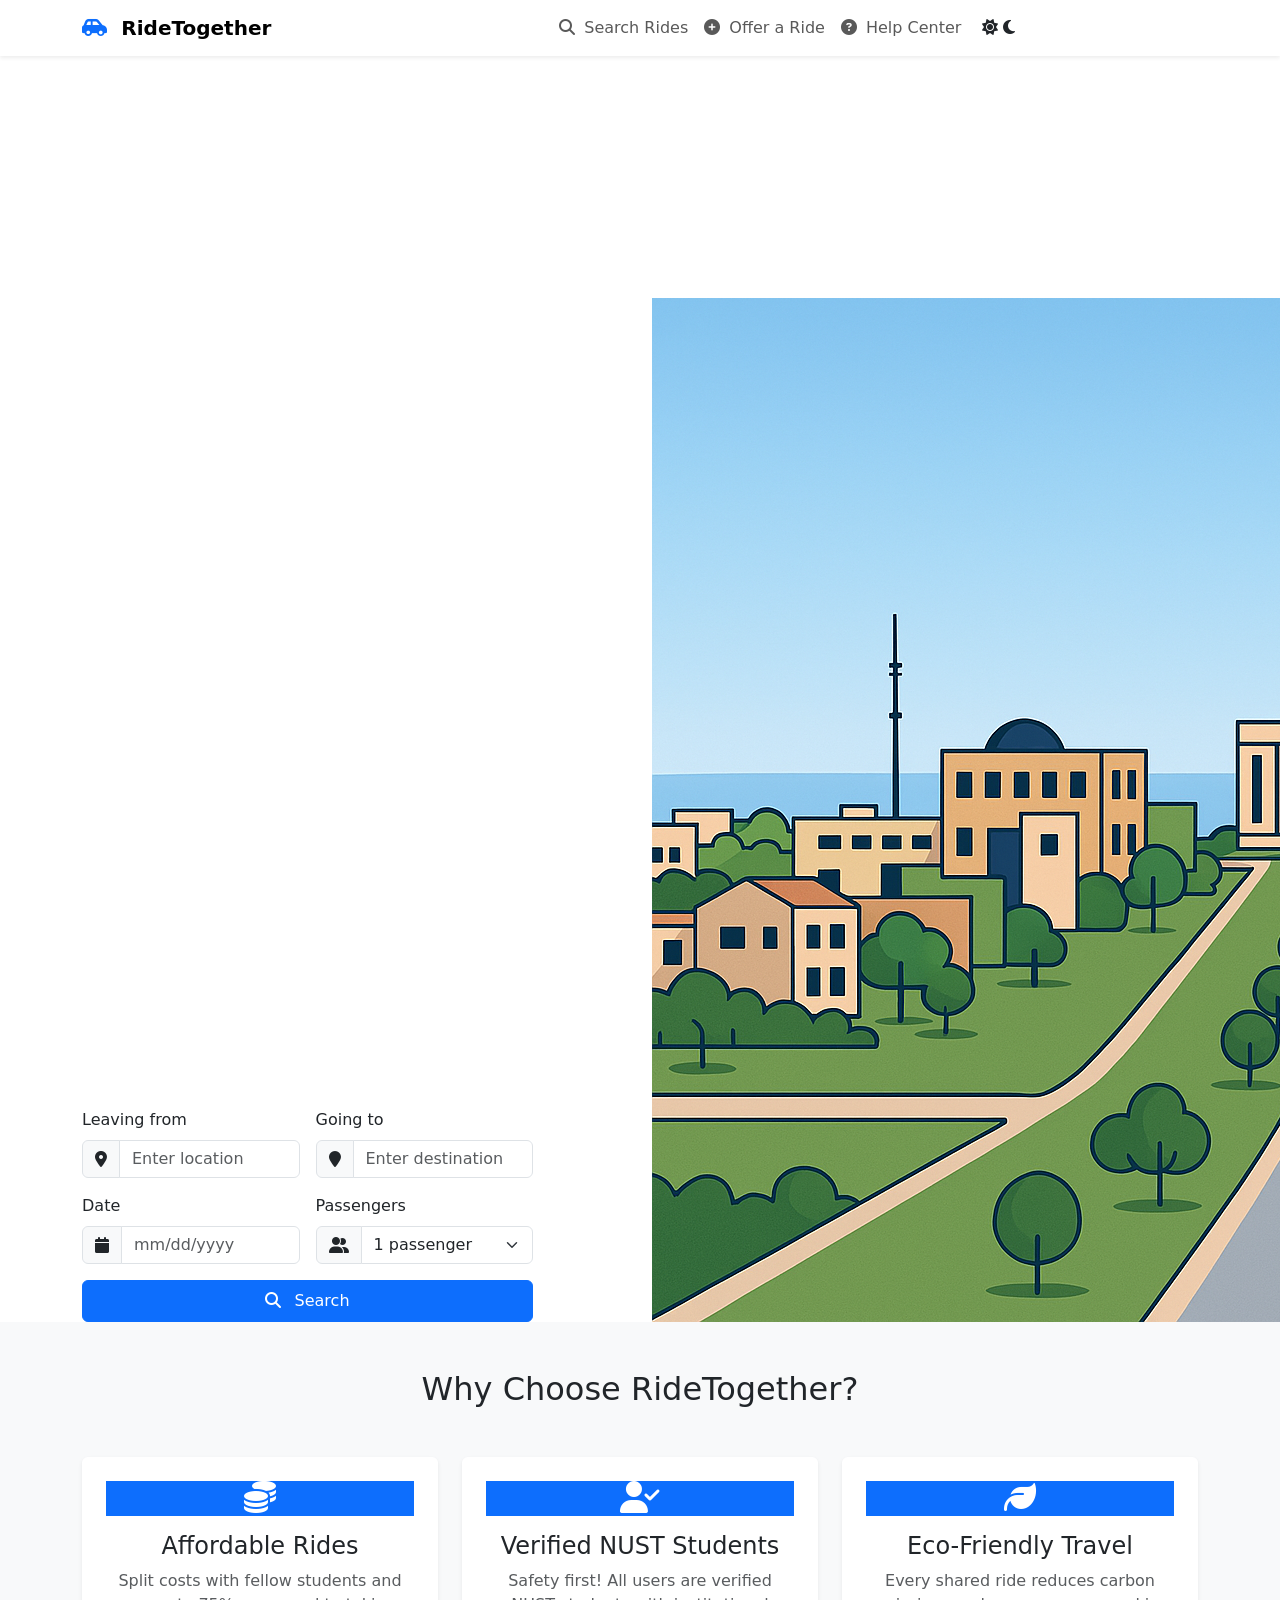
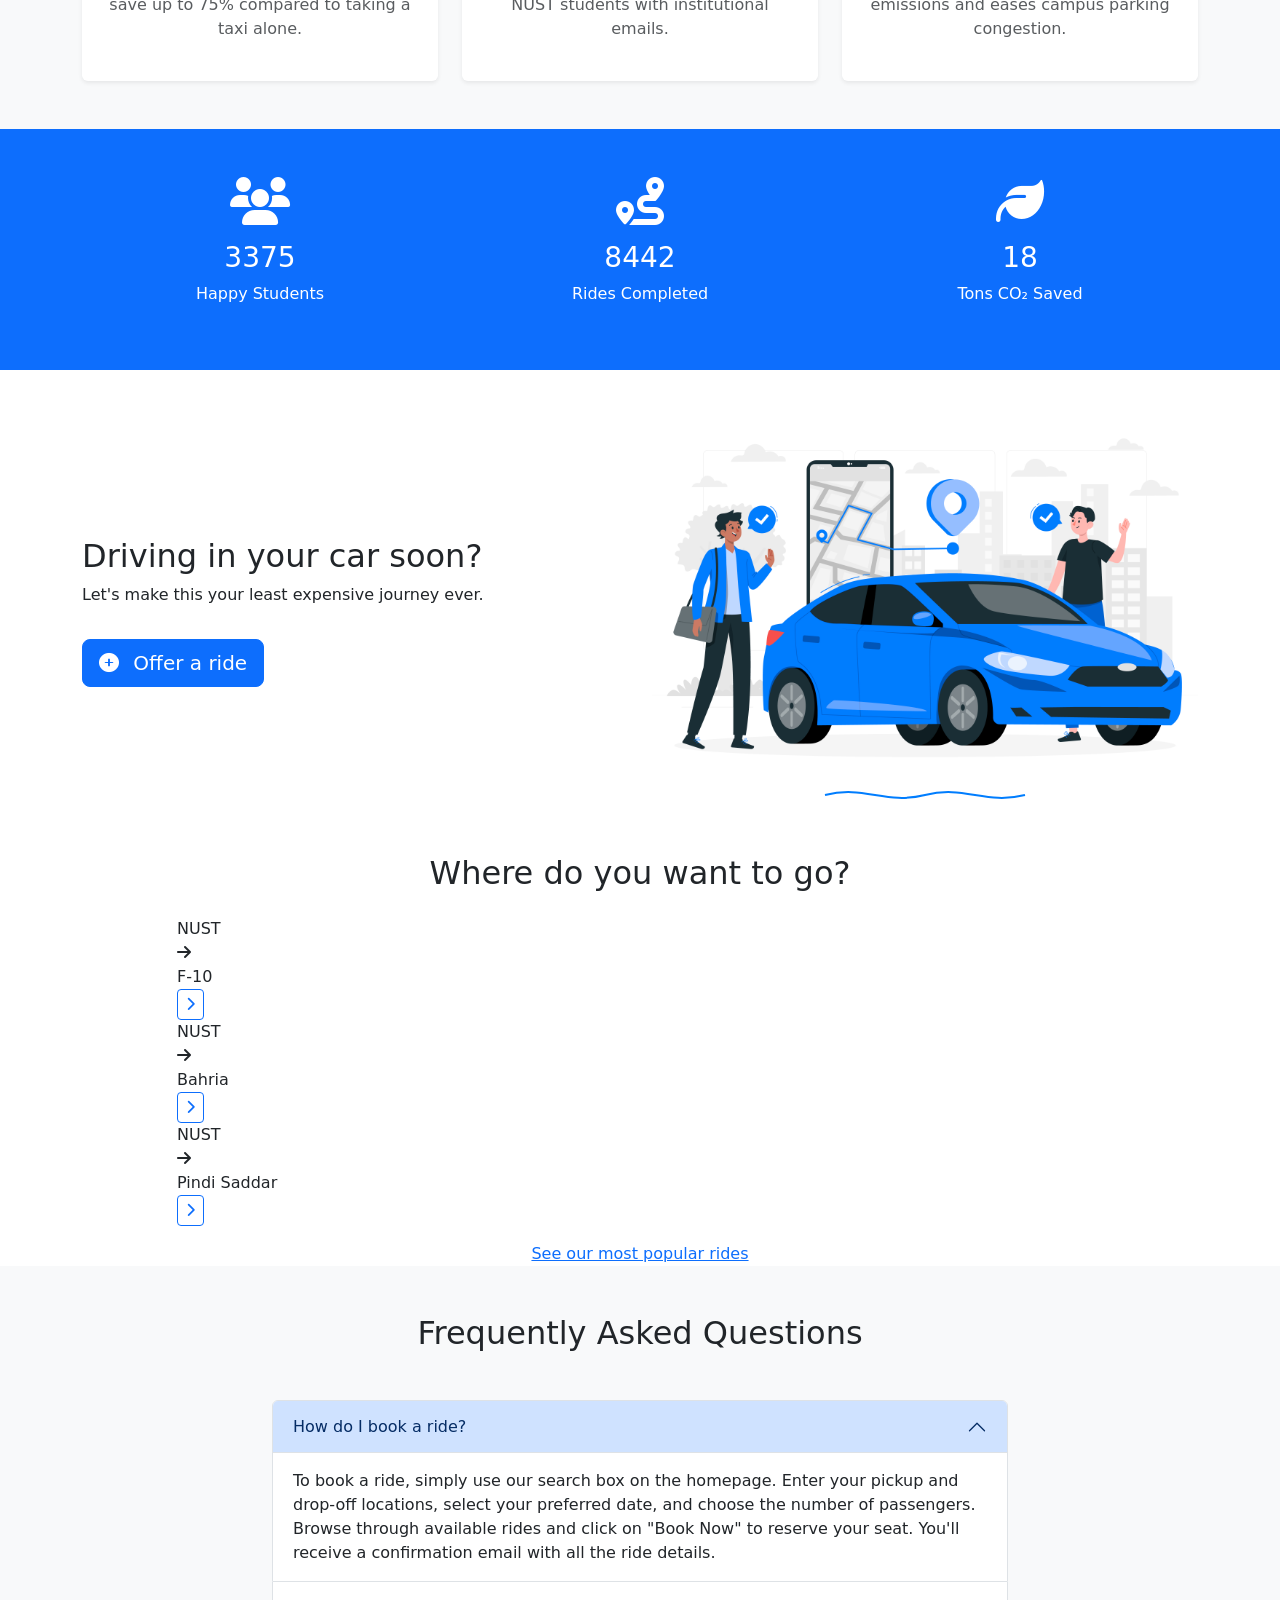
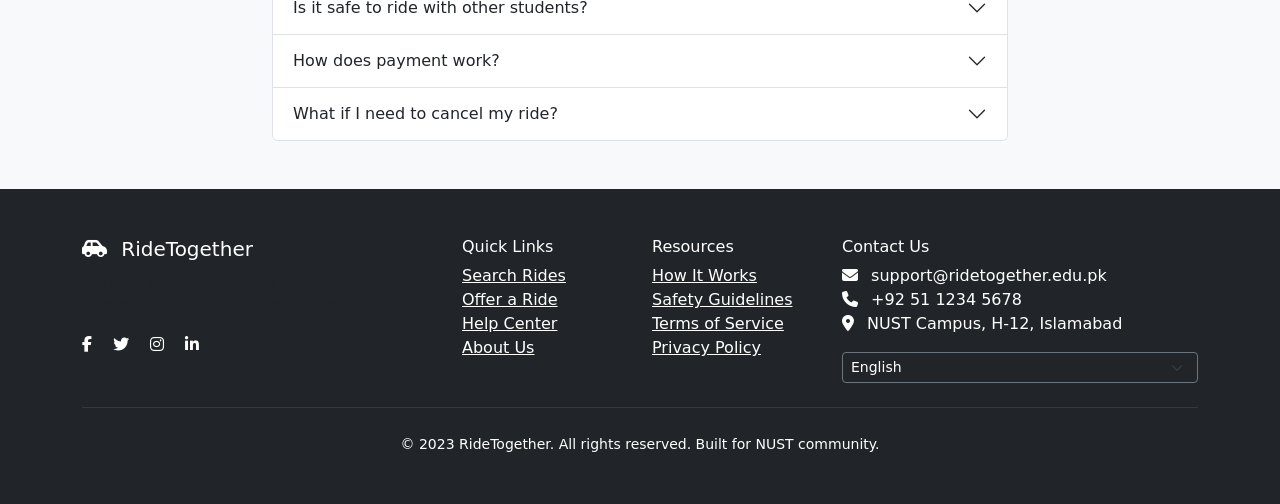
==== commit 76902efa: "Add Netlify configuration" ====
--- a/HTML/index.html
+++ b/HTML/index.html
@@ -15,7 +15,7 @@
       href="https://cdnjs.cloudflare.com/ajax/libs/font-awesome/6.4.0/css/all.min.css"
     />
     <!-- Custom CSS -->
-    <link rel="stylesheet" href="../CSS/styles.css" />
+    <link rel="stylesheet" href="/css/styles.css" />
     <!-- Add AOS library and GSAP for advanced animations -->
     <link href="https://unpkg.com/aos@2.3.1/dist/aos.css" rel="stylesheet" />
     <script src="https://unpkg.com/aos@2.3.1/dist/aos.js"></script>
@@ -27,7 +27,7 @@
       class="navbar navbar-expand-lg navbar-light bg-white shadow-sm sticky-top fade-in"
     >
       <div class="container">
-        <a class="navbar-brand" href="#">
+        <a class="navbar-brand" href="/">
           <i class="fas fa-car-side text-primary me-2"></i>
           <strong>RideTogether</strong>
         </a>
@@ -42,17 +42,17 @@
         <div class="collapse navbar-collapse" id="navbarNav">
           <ul class="navbar-nav ms-auto align-items-center">
             <li class="nav-item">
-              <a class="nav-link" href="RideSearch.html"
+              <a class="nav-link" href="/RideSearch.html"
                 ><i class="fas fa-search me-1"></i> Search Rides</a
               >
             </li>
             <li class="nav-item">
-              <a class="nav-link" href="RidePosting.html"
+              <a class="nav-link" href="/RidePosting.html"
                 ><i class="fas fa-plus-circle me-1"></i> Offer a Ride</a
               >
             </li>
             <li class="nav-item">
-              <a class="nav-link" href="help_center.html"
+              <a class="nav-link" href="/help_center.html"
                 ><i class="fas fa-question-circle me-1"></i> Help Center</a
               >
             </li>
@@ -67,7 +67,7 @@
             <li class="nav-item">
               <a
                 class="nav-link btn btn-primary text-white px-3"
-                href="login.html"
+                href="/login.html"
                 ><i class="fas fa-user me-1"></i> Login/Register</a
               >
             </li>
@@ -181,7 +181,7 @@
             >
               <div class="floating-animation">
                 <img
-                  src="../images/picture1.png"
+                  src="/images/picture1.png"
                   alt="NUST Campus"
                   class="campus-image"
                 />
@@ -339,7 +339,7 @@
               data-aos-delay="400"
             >
               <a
-                href="RidePosting.html"
+                href="/RidePosting.html"
                 class="btn btn-primary btn-lg mt-3 btn-animated"
               >
                 <span class="btn-text-wrapper">
@@ -355,7 +355,7 @@
               data-aos-delay="300"
             >
               <img
-                src="../images/picture2.jpg"
+                src="/images/picture2.jpg"
                 alt="People carpooling"
                 class="img-fluid driver-illustration"
               />
@@ -694,8 +694,8 @@
     <!-- Bootstrap JS -->
     <script src="https://cdn.jsdelivr.net/npm/bootstrap@5.3.0-alpha1/dist/js/bootstrap.bundle.min.js"></script>
     <!-- Custom JS -->
-    <script src="../scripts/script.js"></script>
+    <script src="/scripts/script.js"></script>
     <!-- Scroll to Top Component -->
-    <script src="../scripts/scrollToTop.js"></script>
+    <script src="/scripts/scrollToTop.js"></script>
   </body>
 </html>
